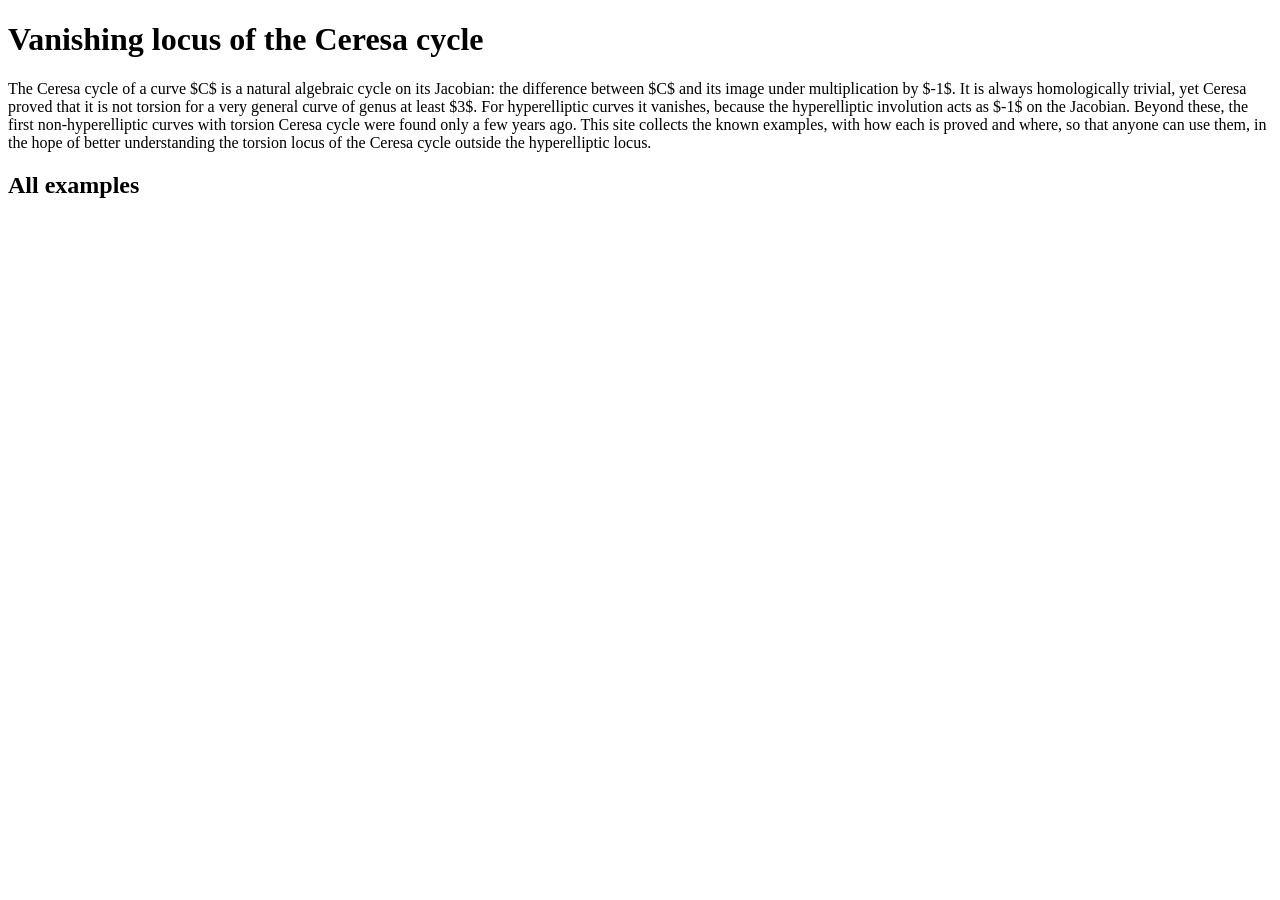
==== index.html @ c29ecf98 "Add files via upload" ====
<!DOCTYPE html>
<html lang="en">
<head>
<meta charset="utf-8">
<meta name="viewport" content="width=device-width, initial-scale=1">
<title>Vanishing locus of the Ceresa cycle</title>
<link rel="stylesheet" href="assets/katex/katex.min.css">
<link rel="stylesheet" href="assets/style.css">
<script defer src="assets/katex/katex.min.js"></script>
<script defer src="assets/katex/contrib/auto-render.min.js"></script>
<script defer src="data/examples.js"></script>
<script defer src="data/knowls.js"></script>
<script defer src="assets/site.js"></script>
<script defer src="assets/knowls.js"></script>
<script defer src="assets/catalogue.js"></script>
</head>
<body data-section="catalogue" data-defer-math="1">
<header class="site"></header>
<main>
  <h1 class="sr-only">Vanishing locus of the Ceresa cycle</h1>
  <div class="hero">
    <p class="purpose">
      The <a class="knowl" data-knowl="ceresa-cycle">Ceresa cycle</a> of a curve $C$ is a natural algebraic cycle on its <a class="knowl" data-knowl="jacobian">Jacobian</a>: the difference between $C$ and its image under
      multiplication by $-1$. It is always <a class="knowl" data-knowl="homologically-trivial">homologically trivial</a>, yet Ceresa proved that it is not <a class="knowl" data-knowl="torsion">torsion</a> for a <a class="knowl" data-knowl="very-general">very general</a> curve of genus at least $3$.
      For <a class="knowl" data-knowl="hyperelliptic">hyperelliptic curves</a> it vanishes, because the hyperelliptic involution acts as $-1$ on the Jacobian. Beyond these, the first
      non-hyperelliptic curves with torsion Ceresa cycle were found only a few years ago. This site collects the known examples,
      with how each is proved and where, so that anyone can use them, in the hope of better understanding the torsion locus of
      the Ceresa cycle outside the hyperelliptic locus.
    </p>
    <!-- Records are counted from data/examples.js each time the page loads -->
    <div id="records"></div>
  </div>

  <h2>All examples</h2>
  <div id="catalogue"></div>
</main>
<footer></footer>
</body>
</html>
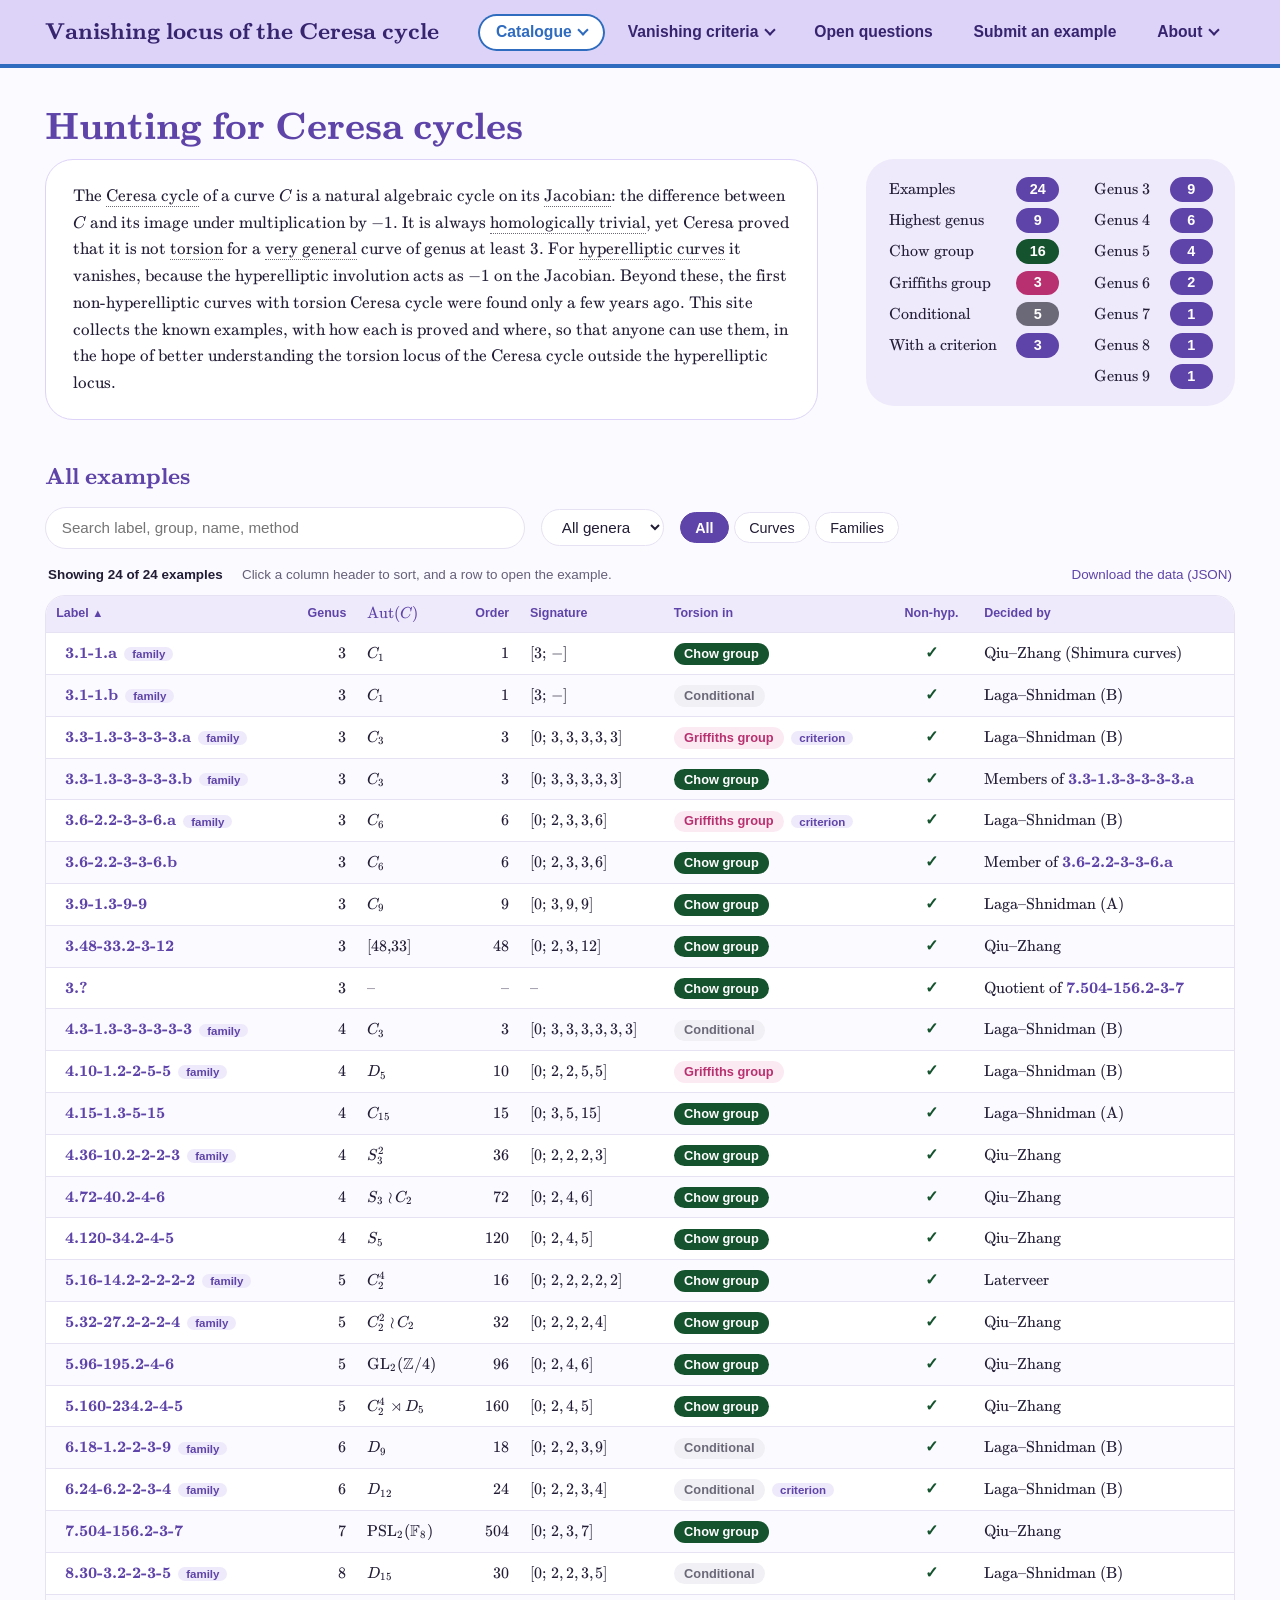
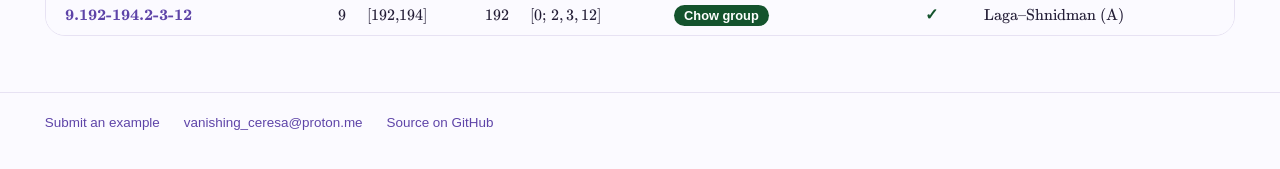
==== commit 3869b0ce: "Add files via upload" ====
--- a/index.html
+++ b/index.html
@@ -17,7 +17,7 @@
 <body data-section="catalogue" data-defer-math="1">
 <header class="site"></header>
 <main>
-  <h1 class="sr-only">Vanishing locus of the Ceresa cycle</h1>
+  <h1 class="wide">Hunting for Ceresa cycles</h1>
   <div class="hero">
     <p class="purpose">
       The <a class="knowl" data-knowl="ceresa-cycle">Ceresa cycle</a> of a curve $C$ is a natural algebraic cycle on its <a class="knowl" data-knowl="jacobian">Jacobian</a>: the difference between $C$ and its image under
--- a/assets/style.css
+++ b/assets/style.css
@@ -0,0 +1,302 @@
+/* Vanishing locus of the Ceresa cycle
+   Soft, rounded shapes; text and headings in Computer Modern, controls in the system sans-serif.
+   Lavender is the main colour, blue marks where you are, dark green marks what is proved. */
+
+:root {
+  --bg: #fbfaff;
+  --panel: #ffffff;
+  --ink: #221c35;
+  --muted: #655f78;
+  --rule: #e7e2f3;
+
+  --lavender: #5e44a8;   --lavender-soft: #efeafb;
+  --bar: #ddd3f8;        --bar-ink: #36246f;        /* toolbar */
+  --blue: #2f6bbf;       --blue-soft: #e6effb;
+  --green: #14532d;      --green-box: #eaf7ee;  --green-edge: #a9dbb9;
+  --pink: #b8306f;       --pink-soft: #fceaf2;
+  --gray: #6b6878;       --gray-soft: #f1f0f4;
+
+  --r-xl: 28px;  --r-lg: 20px;  --r-md: 14px;  --r-pill: 999px;
+  --shadow: 0 14px 34px rgba(94, 68, 168, .16);
+  --pad: clamp(1rem, 3.5vw, 3.5rem);
+
+  /* Text is set in Computer Modern (the KaTeX fonts, bundled in assets/katex), so words and formulas match. */
+  --body: "KaTeX_Main", "Latin Modern Roman", "CMU Serif", "STIX Two Text", "Times New Roman", serif;
+  --display: var(--body);
+  --ui: -apple-system, BlinkMacSystemFont, "Segoe UI", Roboto, "Helvetica Neue", Arial, sans-serif;
+  --mono: ui-monospace, SFMono-Regular, Menlo, Consolas, "Liberation Mono", monospace;
+}
+@media (prefers-color-scheme: dark) {
+  :root {
+    --bg: #15131d; --panel: #1d1a28; --ink: #ece9f5; --muted: #a59fb8; --rule: #2e2a3d;
+    --lavender: #bcaaf4; --lavender-soft: #262138; --bar: #2a2247; --bar-ink: #ece6ff;
+    --blue: #8ab6f3; --blue-soft: #1a2436;
+    --green: #7ed3a0; --green-box: #16271e; --green-edge: #2f6a47;
+    --pink: #f28ab8; --pink-soft: #2c1823;
+    --gray: #a9a5b9; --gray-soft: #23212d;
+    --shadow: 0 14px 34px rgba(0, 0, 0, .45);
+  }
+}
+
+* { box-sizing: border-box; }
+html { scroll-padding-top: 6rem; }
+body { margin: 0; background: var(--bg); color: var(--ink); font: 17px/1.6 var(--body); }
+a { color: var(--lavender); text-decoration: none; }
+a:hover { text-decoration: underline; text-underline-offset: 3px; }
+:focus-visible { outline: 3px solid var(--blue); outline-offset: 2px; border-radius: 6px; }
+
+/* ---------- Toolbar ---------- */
+header.site { position: sticky; top: 0; z-index: 50; background: var(--bar); color: var(--bar-ink); border-bottom: 4px solid var(--blue); }
+header.site .inner { display: flex; flex-wrap: wrap; align-items: center; gap: .4rem 2rem; padding: .85rem var(--pad); }
+header.site .brand { font: 600 1.4rem/1.2 var(--display); font-variation-settings: "SOFT" 100; color: var(--bar-ink); margin-right: auto; }
+header.site .brand:hover { text-decoration: none; }
+nav { display: flex; flex-wrap: wrap; gap: .35rem; }
+.nav-item { position: relative; }
+.nav-btn {
+  display: inline-flex; align-items: center; gap: .45rem;
+  font: 600 1.05rem var(--body); color: var(--bar-ink);
+  background: transparent; border: 0; border-radius: var(--r-pill); cursor: pointer; padding: .6rem 1.1rem;
+}
+.nav-btn:hover, .nav-btn[aria-expanded="true"] { background: rgba(255, 255, 255, .55); text-decoration: none; }
+.nav-item.active .nav-btn { background: var(--panel); color: var(--blue); box-shadow: inset 0 0 0 2px var(--blue); }
+.nav-btn .caret { width: .5rem; height: .5rem; border-right: 2px solid currentColor; border-bottom: 2px solid currentColor; transform: translateY(-2px) rotate(45deg); transition: transform .15s; }
+.nav-btn[aria-expanded="true"] .caret { transform: translateY(2px) rotate(-135deg); }
+
+.nav-menu {
+  position: absolute; top: calc(100% + 10px); left: 0; min-width: 17rem; z-index: 60;
+  background: var(--panel); border: 1px solid var(--rule); border-radius: var(--r-lg); box-shadow: var(--shadow);
+  padding: .5rem; margin: 0; list-style: none;
+  transform-origin: top; transform: scaleY(.6); opacity: 0; visibility: hidden;
+  transition: transform .16s ease-out, opacity .16s ease-out, visibility 0s .16s;
+}
+.nav-item.open .nav-menu { transform: scaleY(1); opacity: 1; visibility: visible; transition-delay: 0s; }
+.nav-item:last-child .nav-menu { left: auto; right: 0; }
+.nav-menu a { display: block; padding: .5rem .9rem; color: var(--ink); border-radius: var(--r-md); }
+.nav-menu a:hover { background: var(--lavender-soft); text-decoration: none; }
+.nav-menu a[aria-current="page"] { background: var(--blue-soft); color: var(--blue); font-weight: 600; }
+@media (prefers-reduced-motion: reduce) { .nav-menu, .nav-btn .caret { transition: none; } }
+
+/* ---------- Page ---------- */
+main { padding: 2.2rem var(--pad) 3.5rem; }
+footer { padding: 1.2rem var(--pad) 2.2rem; font-size: .9rem; color: var(--muted); display: flex; gap: 1.5rem; border-top: 1px solid var(--rule); }
+
+h1, h2, .record .n, .kind .n { font-family: var(--display); font-variation-settings: "SOFT" 100; }
+h1 { font-size: clamp(2rem, 3.4vw, 3rem); font-weight: 600; line-height: 1.12; letter-spacing: -.01em; margin: 0 0 .8rem; color: var(--lavender); max-width: 22ch; }
+h1.wide { max-width: none; }
+h2 { font-size: 1.5rem; font-weight: 600; line-height: 1.25; margin: 2.6rem 0 .8rem; color: var(--lavender); }
+h3 { font-size: 1.05rem; font-weight: 700; margin: 1.5rem 0 .3rem; }
+p, li { max-width: 78ch; }
+.lede { font-size: 1.12rem; color: var(--ink); }
+.muted { color: var(--muted); }
+.small { font-size: .9rem; }
+.back { display: inline-block; margin-bottom: 1rem; font-size: .92rem; }
+code { font-size: .9em; background: var(--gray-soft); border-radius: 6px; padding: .1em .35em; }
+.todo { color: var(--muted); font-style: italic; }
+
+/* ---------- Home: records ---------- */
+.hero { display: grid; grid-template-columns: minmax(0, 1.1fr) minmax(0, 1fr); gap: 2rem 3rem; align-items: center; }
+.records { display: grid; grid-template-columns: 1fr 1fr; gap: 1rem; }
+.record { background: var(--lavender-soft); border-radius: var(--r-xl); padding: 1.3rem 1.5rem 1.4rem; }
+.record .n { display: block; font-size: clamp(3rem, 6vw, 4.6rem); font-weight: 600; line-height: 1; color: var(--lavender); font-variant-numeric: lining-nums; }
+.record .l { display: block; margin-top: .5rem; font-weight: 600; }
+.record .who { display: block; font-size: .92rem; color: var(--muted); margin-top: .15rem; }
+.kinds { display: flex; flex-wrap: wrap; gap: .7rem; margin: 1.8rem 0 0; }
+.kind { display: inline-flex; align-items: center; gap: .7rem; border-radius: var(--r-pill); padding: .45rem 1.2rem .45rem .5rem; font-weight: 600; background: var(--k-soft); color: var(--k); }
+.kind:hover { text-decoration: none; box-shadow: inset 0 0 0 2px var(--k); }
+.kind .n { display: inline-grid; place-items: center; min-width: 2.3rem; height: 2.3rem; padding: 0 .5rem; border-radius: var(--r-pill); background: var(--k); color: var(--panel); font-size: 1.2rem; font-weight: 600; }
+.kind.chow        { --k: var(--green); --k-soft: var(--green-box); }
+.kind.griffiths   { --k: var(--pink);  --k-soft: var(--pink-soft); }
+.kind.conditional { --k: var(--gray);  --k-soft: var(--gray-soft); }
+.kind.genus       { --k: var(--lavender); --k-soft: var(--lavender-soft); }
+@media (max-width: 860px) { .hero { grid-template-columns: 1fr; } }
+
+/* ---------- Catalogue ---------- */
+.controls { display: flex; flex-wrap: wrap; gap: .6rem; align-items: center; margin: 1rem 0; }
+.controls input, .controls select { font: inherit; font-size: .95rem; color: var(--ink); background: var(--panel); border: 1px solid var(--rule); border-radius: var(--r-pill); padding: .5rem 1rem; }
+.controls input[type=search] { flex: 1 1 16rem; max-width: 30rem; }
+.count { margin-left: auto; color: var(--muted); font-size: .95rem; }
+
+.table-wrap { background: var(--panel); border: 1px solid var(--rule); border-radius: var(--r-lg); overflow-x: auto; }
+table { border-collapse: collapse; width: 100%; font-size: .96rem; font-variant-numeric: tabular-nums lining-nums; }
+th, td { text-align: left; padding: .7rem .9rem; border-bottom: 1px solid var(--rule); vertical-align: top; }
+th { font-weight: 600; font-size: .86rem; color: var(--lavender); background: var(--lavender-soft); cursor: pointer; white-space: nowrap; user-select: none; }
+th.nosort { cursor: default; }
+th .arrow { font-size: .7rem; }
+tbody tr:last-child td { border-bottom: 0; }
+tbody tr.row { cursor: pointer; }
+tbody tr.row:hover { background: var(--lavender-soft); }
+tr.knowl-row > td { padding-top: 0; }
+
+.label { display: inline-block; font-weight: 700; color: var(--lavender); background: var(--lavender-soft); border-radius: var(--r-pill); padding: .05rem .7rem; white-space: nowrap; }
+tbody tr.row:hover .label { background: var(--panel); }
+.tag { font-size: .78rem; font-weight: 600; color: var(--lavender); border: 1px solid var(--lavender); border-radius: var(--r-pill); padding: 0 .5rem; margin-left: .45rem; white-space: nowrap; }
+.pill { display: inline-block; font-size: .84rem; font-weight: 600; border-radius: var(--r-pill); padding: .1rem .75rem; white-space: nowrap; }
+.pill.chow        { color: var(--panel); background: var(--green); }
+.pill.griffiths   { color: var(--pink);  background: var(--pink-soft); }
+.pill.conditional { color: var(--gray);  background: var(--gray-soft); }
+.proved { color: var(--green); font-weight: 600; white-space: nowrap; }
+.proved::before { content: "✓ "; }
+
+/* ---------- Example page ---------- */
+.ex-head { display: flex; flex-wrap: wrap; align-items: center; gap: .8rem 1rem; margin-bottom: 1.2rem; }
+.ex-head h1 { margin: 0; max-width: none; }
+.ex-head .label { font-size: 1.15rem; padding: .2rem 1rem; }
+.equation { background: var(--lavender-soft); border-radius: var(--r-xl); padding: 1.6rem 1.5rem; font-size: 1.35rem; text-align: center; overflow-x: auto; }
+.equation .katex-display { margin: 0; }
+.facts { display: grid; grid-template-columns: repeat(auto-fit, minmax(230px, 1fr)); gap: .9rem; margin: 1.2rem 0 0; padding: 0; }
+.facts > div { background: var(--panel); border: 1px solid var(--rule); border-radius: var(--r-lg); padding: .8rem 1.1rem; }
+.facts dt { font-size: .86rem; color: var(--muted); }
+.facts dd { margin: .15rem 0 0; font-weight: 500; }
+.chips { display: flex; flex-wrap: wrap; gap: .5rem; padding: 0; margin: .4rem 0; list-style: none; }
+.chips li { background: var(--gray-soft); border-radius: var(--r-pill); padding: .25rem .9rem; font-size: .94rem; }
+.notice { background: var(--pink-soft); color: var(--ink); border-radius: var(--r-md); padding: .6rem 1rem; font-size: .92rem; max-width: 78ch; }
+
+/* ---------- Light green boxes: statements and lists of pages ---------- */
+.thm { background: var(--green-box); border: 1px solid var(--green-edge); border-radius: var(--r-lg); padding: .9rem 1.3rem; margin: 1rem 0; max-width: 90ch; }
+.thm p { margin: .3rem 0; }
+.pagelist { list-style: none; padding: 0; margin: 1.2rem 0; display: grid; grid-template-columns: repeat(auto-fit, minmax(230px, 1fr)); gap: .9rem; }
+.pagelist a { display: block; padding: 1.1rem 1.3rem; font: 600 1.2rem var(--display); font-variation-settings: "SOFT" 100; color: var(--green); background: var(--green-box); border: 1px solid var(--green-edge); border-radius: var(--r-lg); }
+.pagelist a:hover { text-decoration: none; border-color: var(--green); }
+ol.steps { padding-left: 1.3rem; }
+ol.steps > li { margin: .7rem 0; padding-left: .3rem; }
+ol.questions > li { margin-bottom: .8rem; }
+
+.button { display: inline-block; background: var(--lavender); color: var(--panel); font-weight: 600; border-radius: var(--r-pill); padding: .6rem 1.4rem; }
+.button:hover { text-decoration: none; background: var(--bar-ink); }
+
+/* ---------- Definitions: gray boxes that open inside the page ---------- */
+a.knowl { color: inherit; border-bottom: 1.5px dotted var(--gray); cursor: pointer; }
+a.knowl:hover, a.knowl[data-open] { background: var(--gray-soft); border-radius: 6px 6px 0 0; text-decoration: none; }
+.knowl-box { margin: .6rem 0 1.1rem; background: var(--gray-soft); border: 1px solid var(--rule); border-radius: var(--r-lg); font: 400 .96rem/1.55 var(--body); color: var(--ink); max-width: 100ch; text-align: left; }
+.knowl-box .knowl-box { background: var(--panel); border-radius: var(--r-md); }
+.knowl-head { display: flex; justify-content: space-between; align-items: center; padding: .55rem .6rem 0 1.1rem; }
+.knowl-title { font-weight: 700; }
+.knowl-close { border: 0; background: transparent; color: var(--muted); width: 2rem; height: 2rem; border-radius: var(--r-pill); font-size: 1.25rem; line-height: 1; cursor: pointer; }
+.knowl-close:hover { background: var(--panel); color: var(--ink); }
+.knowl-body { padding: .2rem 1.1rem .8rem; }
+.knowl-body .katex-display { margin: .5rem 0; overflow-x: auto; overflow-y: hidden; }
+
+@media (max-width: 720px) {
+  header.site { position: static; }
+  header.site .brand { flex-basis: 100%; }
+  .nav-btn { padding: .45rem .8rem; font-size: 1rem; }
+  .records { grid-template-columns: 1fr; }
+}
+
+/* ---------- Home: purpose paragraph beside small records ---------- */
+.sr-only { position: absolute; width: 1px; height: 1px; overflow: hidden; clip-path: inset(50%); white-space: nowrap; }
+.hero { grid-template-columns: minmax(0, 1fr) auto; align-items: start; gap: 1.5rem 3rem; }
+.purpose { font-size: 1.12rem; line-height: 1.65; margin: 0; max-width: 78ch; }
+.records { grid-template-columns: 1fr; gap: .7rem; min-width: 13rem; }
+.record { border-radius: var(--r-lg); padding: .7rem 1.1rem .8rem; display: grid; grid-template-columns: auto 1fr; column-gap: .8rem; align-items: center; }
+.record .n { font-size: 2rem; grid-row: span 2; }
+.record .l { margin-top: 0; font-size: .95rem; }
+.record .who { font-size: .85rem; margin-top: 0; }
+@media (max-width: 860px) { .hero { grid-template-columns: 1fr; } }
+.purpose { background: var(--panel); border: 1.5px solid var(--bar); border-radius: var(--r-xl); padding: 1.4rem 1.7rem; max-width: none; }
+.hero { align-items: stretch; }
+.records { align-content: center; }
+
+/* ---------- Home: records as one aligned panel ---------- */
+.recs { height: 100%; background: var(--lavender-soft); border-radius: var(--r-xl); padding: 1.1rem 1.4rem; display: grid; grid-template-columns: auto auto; gap: 0 2.2rem; align-items: start; align-content: center; }
+.recs ul { list-style: none; margin: 0; padding: 0; display: grid; gap: .4rem; }
+.recs li > * { display: grid; grid-template-columns: 1fr 2.7rem; align-items: center; gap: 1.2rem; color: var(--ink); font-weight: 600; font-size: .98rem; white-space: nowrap; }
+.recs a:hover { text-decoration: none; color: var(--lavender); }
+.rn { text-align: center; border-radius: var(--r-pill); padding: .05rem 0; background: var(--lavender); color: var(--panel); font: 600 1.05rem/1.5 var(--display); font-variation-settings: "SOFT" 100; font-variant-numeric: lining-nums tabular-nums; }
+.rn.chow { background: var(--green); }
+.rn.griffiths { background: var(--pink); }
+.rn.conditional { background: var(--gray); }
+@media (max-width: 480px) { .recs { grid-template-columns: 1fr; gap: .4rem; } }
+
+/* ---------- Code ---------- */
+pre { background: var(--gray-soft); border: 1px solid var(--rule); border-radius: var(--r-lg); padding: 1rem 1.2rem; overflow-x: auto; font: .86rem/1.55 var(--mono, ui-monospace, SFMono-Regular, Menlo, Consolas, monospace); max-width: 100ch; }
+pre.listing { max-height: 34rem; overflow-y: auto; }
+
+/* ---------- Catalogue list: one compact line per example ---------- */
+.controls { gap: .6rem 1rem; }
+.filter { display: flex; flex-wrap: wrap; gap: .3rem; }
+.chip { font: 500 .9rem var(--body); color: var(--ink); background: var(--panel); border: 1px solid var(--rule); border-radius: var(--r-pill); padding: .4rem .9rem; cursor: pointer; }
+.chip:hover { border-color: var(--lavender); }
+.chip.on { background: var(--lavender); border-color: var(--lavender); color: var(--panel); font-weight: 600; }
+.summary { display: flex; flex-wrap: wrap; align-items: baseline; gap: .3rem 1.2rem; margin: .2rem .2rem .6rem; font-size: .92rem; }
+.summary #count { font-weight: 600; }
+.summary #download { margin-left: auto; }
+
+#tbl { font-size: .93rem; }
+#tbl th, #tbl td { padding: .5rem .85rem; white-space: nowrap; vertical-align: middle; }
+#tbl th { position: relative; font-size: .82rem; }
+#tbl th[data-key]:hover { color: var(--bar-ink); }
+#tbl .num { text-align: right; }
+#tbl .ctr { text-align: center; }
+#tbl tbody tr.row:nth-child(even) { background: var(--bg); }
+#tbl tbody tr.row:hover { background: var(--lavender-soft); }
+#tbl td:first-child { padding-left: 1.2rem; }
+#tbl .label { background: none; padding: 0; border-radius: 0; font-weight: 700; }
+#tbl tbody tr.row:hover .label { background: none; text-decoration: underline; text-underline-offset: 3px; }
+#tbl .tag { font-size: .72rem; border: 0; background: var(--lavender-soft); padding: .05rem .5rem; }
+#tbl .pill { font-size: .8rem; padding: .05rem .65rem; }
+#tbl td:last-child { white-space: normal; min-width: 11rem; }
+.tick { color: var(--green); font-weight: 700; cursor: help; }
+#tbl th, #tbl td { padding: .5rem .65rem; }
+#tbl td:last-child { min-width: 9rem; }
+
+/* ---------- Typography: Computer Modern text, matching the mathematics ---------- */
+body { font-size: 19px; line-height: 1.55; font-kerning: normal; text-rendering: optimizeLegibility; }
+.katex { font-size: 1em; }                      /* formulas the same size as the words around them */
+.katex-display { margin: .9em 0; }
+p, li { hyphens: auto; }
+h1 { font-weight: 700; letter-spacing: 0; font-size: clamp(1.9rem, 3vw, 2.6rem); }
+h2 { font-weight: 700; font-size: 1.45rem; }
+h3 { font-weight: 700; }
+header.site .brand { font: 700 1.45rem/1.2 var(--body); }
+.nav-btn, .nav-menu a, .chip, .controls input, .controls select, .pill, .tag, .summary, .count, footer, .button,
+#tbl th, table.plain th, .back, .small, .notice, .rn, .knowl-close { font-family: var(--ui); }
+.nav-btn { font-size: .98rem; }
+.nav-menu a { font-size: .95rem; }
+.small, .back, footer, .summary { font-size: .84rem; }
+.knowl-box { font: 400 1rem/1.5 var(--body); }
+.knowl-title { font-weight: 700; }
+.purpose { font-size: 1.08rem; line-height: 1.55; }
+.recs li > * { font-size: 1rem; font-weight: 400; }
+.rn { font: 600 .9rem/1.6 var(--ui); font-variant-numeric: tabular-nums; }
+.lede { font-size: 1.1rem; }
+.pagelist a { font: 700 1.2rem var(--body); }
+#tbl, table.plain { font-size: 1rem; }
+#tbl th, table.plain th { font-size: .78rem; font-weight: 600; }
+#tbl .label { font-weight: 700; }
+.label { font-family: var(--body); font-weight: 700; }
+.equation { font-size: 1.25rem; }
+.facts dt { font-family: var(--ui); font-size: .78rem; }
+.facts dd { font-weight: 400; }
+.chips li { font-size: 1rem; }
+code, pre { font-family: var(--mono); }
+pre { font-size: .8rem; }
+code { font-size: .82em; }
+
+/* Statements: bold upright heading, italic text, as in a paper */
+.thm { padding: .8rem 1.3rem; }
+.thm-head { font-weight: 700; font-style: normal; margin-right: .35em; }
+.thm em { font-style: italic; }
+.thm.remark em, .thm.remark { font-style: normal; }
+.thm .katex-display { margin: .6em 0; }
+.checked { border-left: 3px solid var(--green-edge); padding-left: .9rem; }
+#tbl a.tag { text-decoration: none; }
+a.tag:hover { background: var(--lavender); color: var(--panel); text-decoration: none; }
+
+/* Plain tables (computer search page) */
+table.plain th, table.plain td { padding: .45rem .8rem; white-space: nowrap; }
+table.plain td:last-child { white-space: normal; }
+table.plain .num { text-align: right; }
+table.plain th { cursor: default; }
+p, li { hyphens: manual; }
+.hero { align-items: start; }
+.recs { height: auto; }
+
+/* ---------- Example page: plain property tables, as on an LMFDB family page ---------- */
+table.info { width: auto; max-width: 100ch; border-collapse: collapse; font-size: 1rem; margin: .2rem 0 .4rem; }
+table.info th, table.info td { border: 0; padding: .28rem 0; vertical-align: top; background: none; white-space: normal; cursor: default; }
+table.info th { font: 400 1rem var(--body); color: var(--muted); text-align: left; width: 13.5rem; padding-right: 1.5rem; white-space: nowrap; }
+table.info td .katex-display { margin: .5em 0; text-align: left; }
+table.info td .katex-display > .katex { text-align: left; }
+ul.refs { padding-left: 1.2rem; }
+#tbl th .katex { font-size: 1.25em; }
